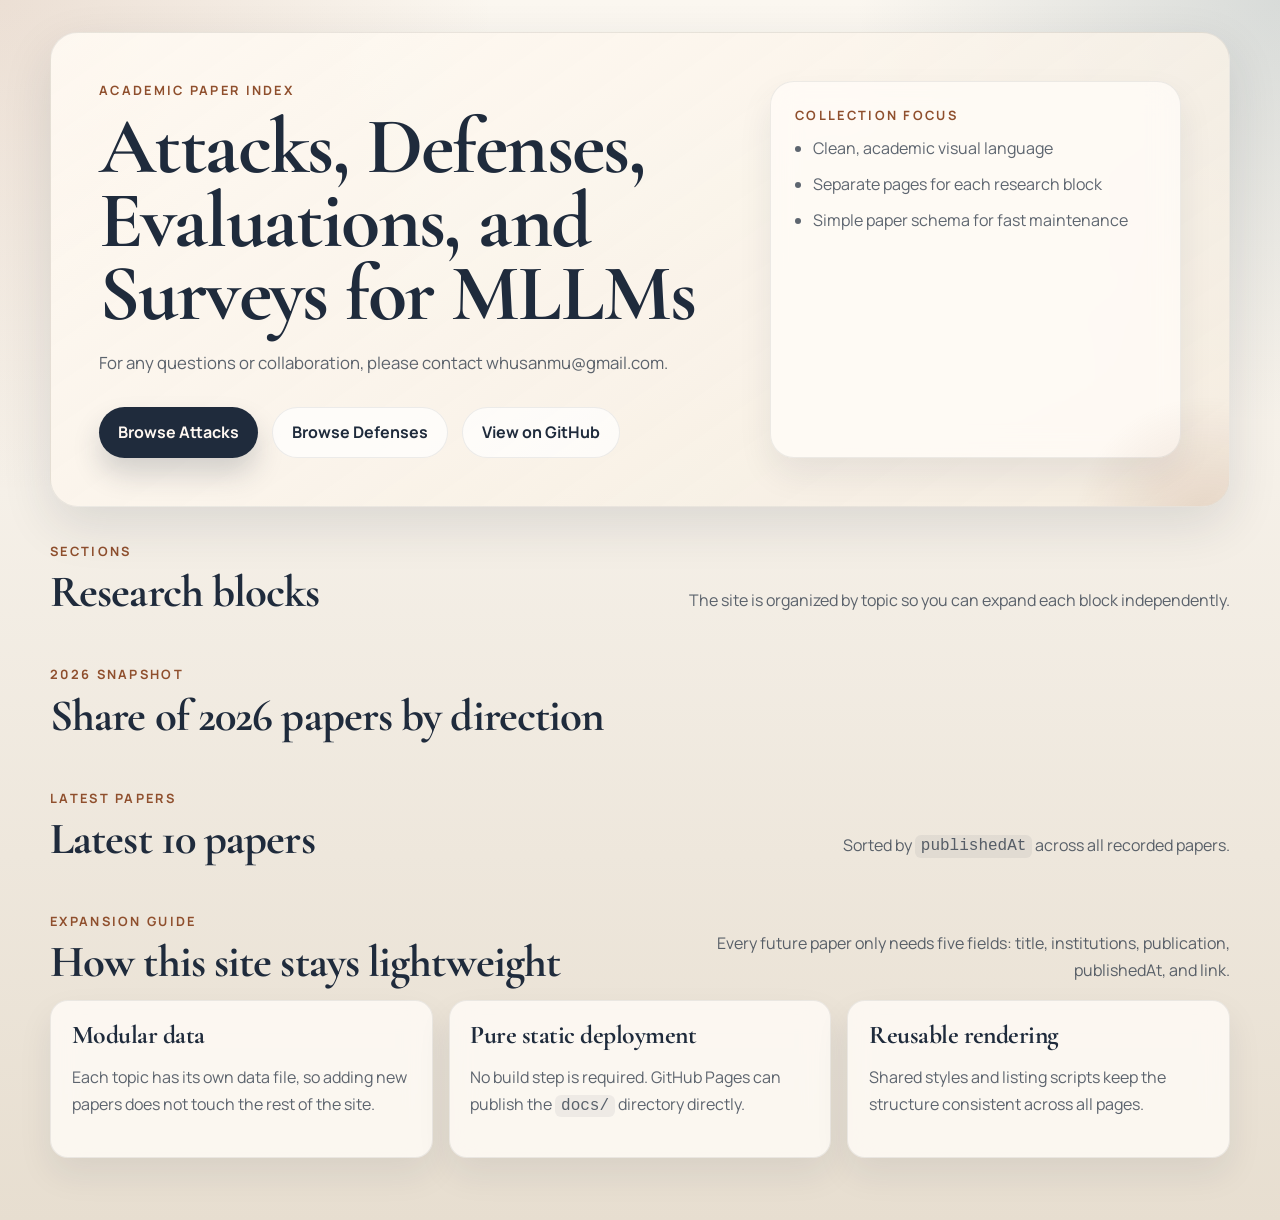
==== docs/index.html @ f96e83c7 "Add local site refinements and table view" ====
<!DOCTYPE html>
<html lang="en">
  <head>
    <meta charset="UTF-8" />
    <meta name="viewport" content="width=device-width, initial-scale=1.0" />
    <title>Safety Papers for Multimodal Large Language Models</title>
    <meta
      name="description"
      content="A curated academic website covering attacks, defenses, evaluations, and surveys for MLLMs."
    />
    <link rel="preconnect" href="https://fonts.googleapis.com" />
    <link rel="preconnect" href="https://fonts.gstatic.com" crossorigin />
    <link
      href="https://fonts.googleapis.com/css2?family=Cormorant+Garamond:wght@500;600;700&family=Manrope:wght@400;500;600;700&display=swap"
      rel="stylesheet"
    />
    <link rel="stylesheet" href="./assets/css/main.css" />
  </head>
  <body data-page="home">
    <header id="site-header"></header>
    <main class="page-shell">
      <section class="hero">
        <div class="hero-copy">
          <p class="eyebrow">Academic Paper Index</p>
          <h1>Attacks, Defenses, Evaluations, and Surveys for MLLMs</h1>
          <p class="lead">
            For any questions or collaboration, please contact
            <a href="mailto:whusanmu@gmail.com">whusanmu@gmail.com</a>.
          </p>
          <div class="hero-actions">
            <a class="button button-primary" href="./attacks.html">Browse Attacks</a>
            <a class="button button-secondary" href="./defenses.html">Browse Defenses</a>
            <a
              class="button button-secondary"
              href="https://github.com/Summu77/Awesome-MLLMs-Attacks-Defenses"
              target="_blank"
              rel="noreferrer"
            >
              View on GitHub
            </a>
          </div>
        </div>
        <aside class="hero-panel">
          <p class="panel-label">Collection Focus</p>
          <ul class="panel-list">
            <li>Clean, academic visual language</li>
            <li>Separate pages for each research block</li>
            <li>Simple paper schema for fast maintenance</li>
          </ul>
          <div class="stats-grid" id="hero-stats"></div>
        </aside>
      </section>

      <section class="section-block">
        <div class="section-heading">
          <div>
            <p class="eyebrow">Sections</p>
            <h2>Research blocks</h2>
          </div>
          <p class="section-note">
            The site is organized by topic so you can expand each block
            independently.
          </p>
        </div>
        <div class="section-grid" id="section-grid"></div>
      </section>

      <section class="section-block">
        <div class="section-heading">
          <div>
            <p class="eyebrow">2026 Snapshot</p>
            <h2>Share of 2026 papers by direction</h2>
          </div>
          <p class="section-note" id="year-share-note"></p>
        </div>
        <div class="section-grid" id="year-share-grid"></div>
      </section>

      <section class="section-block">
        <div class="section-heading">
          <div>
            <p class="eyebrow">Latest Papers</p>
            <h2>Latest 10 papers</h2>
          </div>
          <p class="section-note">
            Sorted by <code>publishedAt</code> across all recorded papers.
          </p>
        </div>
        <div class="paper-grid" id="featured-grid"></div>
      </section>

      <section class="section-block">
        <div class="section-heading">
          <div>
            <p class="eyebrow">Expansion Guide</p>
            <h2>How this site stays lightweight</h2>
          </div>
          <p class="section-note">
            Every future paper only needs five fields: title, institutions,
            publication, publishedAt, and link.
          </p>
        </div>
        <div class="principle-grid">
          <article class="principle-card">
            <h3>Modular data</h3>
            <p>
              Each topic has its own data file, so adding new papers does not
              touch the rest of the site.
            </p>
          </article>
          <article class="principle-card">
            <h3>Pure static deployment</h3>
            <p>
              No build step is required. GitHub Pages can publish the
              <code>docs/</code> directory directly.
            </p>
          </article>
          <article class="principle-card">
            <h3>Reusable rendering</h3>
            <p>
              Shared styles and listing scripts keep the structure consistent
              across all pages.
            </p>
          </article>
        </div>
      </section>
    </main>
    <footer id="site-footer"></footer>
    <script type="module" src="./assets/js/index.js"></script>
  </body>
</html>
---- docs/assets/css/main.css ----
:root {
  --bg: #f5f0e8;
  --bg-deep: #e7ded0;
  --paper: rgba(255, 252, 247, 0.82);
  --paper-strong: rgba(255, 250, 243, 0.94);
  --line: rgba(31, 43, 60, 0.12);
  --ink: #1f2b3c;
  --ink-soft: rgba(31, 43, 60, 0.72);
  --accent: #8f4f2d;
  --accent-soft: rgba(143, 79, 45, 0.12);
  --accent-2: #3a5d70;
  --shadow: 0 18px 50px rgba(31, 43, 60, 0.12);
  --radius-lg: 28px;
  --radius-md: 18px;
  --radius-sm: 12px;
  --max-width: 1180px;
}

* {
  box-sizing: border-box;
}

html {
  scroll-behavior: smooth;
}

body {
  margin: 0;
  color: var(--ink);
  font-family: "Manrope", sans-serif;
  background:
    radial-gradient(circle at top left, rgba(143, 79, 45, 0.14), transparent 28%),
    radial-gradient(circle at top right, rgba(58, 93, 112, 0.18), transparent 24%),
    linear-gradient(180deg, #fbf7f0 0%, var(--bg) 40%, var(--bg-deep) 100%);
  min-height: 100vh;
}

a {
  color: inherit;
  text-decoration: none;
}

code {
  font-family: ui-monospace, SFMono-Regular, Menlo, Consolas, monospace;
  background: rgba(31, 43, 60, 0.06);
  padding: 0.15rem 0.35rem;
  border-radius: 6px;
}

#site-header,
#site-footer,
.page-shell {
  width: min(calc(100% - 2rem), var(--max-width));
  margin: 0 auto;
}

.site-header {
  display: flex;
  align-items: center;
  justify-content: space-between;
  gap: 1rem;
  padding: 1.25rem 0 0.8rem;
}

.brand {
  display: inline-flex;
  flex-direction: column;
  gap: 0.18rem;
}

.brand-mark {
  font-size: 0.78rem;
  letter-spacing: 0.16em;
  text-transform: uppercase;
  color: var(--accent);
  font-weight: 700;
}

.brand-name {
  font-family: "Cormorant Garamond", serif;
  font-size: clamp(0.9rem, 1.25vw, 1.15rem);
  line-height: 1;
  max-width: none;
  white-space: nowrap;
}

.site-nav {
  display: flex;
  align-items: center;
  gap: 0.4rem;
  flex-wrap: wrap;
  justify-content: flex-end;
}

.nav-link {
  padding: 0.8rem 1rem;
  border-radius: 999px;
  color: var(--ink-soft);
  transition: 180ms ease;
}

.nav-link:hover,
.nav-link.active {
  background: rgba(255, 255, 255, 0.72);
  color: var(--ink);
  box-shadow: 0 10px 24px rgba(31, 43, 60, 0.08);
}

.page-shell {
  padding: 2rem 0 4rem;
}

.hero,
.page-hero {
  position: relative;
  overflow: hidden;
  background: linear-gradient(145deg, rgba(255, 250, 243, 0.9), rgba(245, 236, 223, 0.78));
  border: 1px solid rgba(31, 43, 60, 0.08);
  border-radius: var(--radius-lg);
  box-shadow: var(--shadow);
}

.hero {
  display: grid;
  grid-template-columns: minmax(0, 1.4fr) minmax(320px, 0.9fr);
  gap: 2rem;
  padding: 3rem;
}

.page-hero {
  padding: 2.6rem 2.4rem;
}

.hero::after,
.page-hero::after {
  content: "";
  position: absolute;
  inset: auto -10% -35% auto;
  width: 280px;
  height: 280px;
  border-radius: 50%;
  background: radial-gradient(circle, rgba(143, 79, 45, 0.16), transparent 68%);
}

.eyebrow,
.panel-label {
  margin: 0 0 0.7rem;
  font-size: 0.8rem;
  letter-spacing: 0.18em;
  text-transform: uppercase;
  color: var(--accent);
  font-weight: 700;
}

h1,
h2,
h3 {
  margin: 0;
  font-family: "Cormorant Garamond", serif;
  letter-spacing: -0.02em;
}

h1 {
  font-size: clamp(3rem, 7vw, 5rem);
  line-height: 0.92;
  max-width: 10ch;
}

.hero-copy h1 {
  max-width: 16ch;
}

h2 {
  font-size: clamp(2rem, 4vw, 2.8rem);
  line-height: 0.96;
}

h3 {
  font-size: 1.6rem;
  line-height: 1;
}

.lead,
.section-note,
.paper-meta,
.paper-institution,
.footer-copy,
.principle-card p,
.panel-list,
.empty-state {
  color: var(--ink-soft);
  line-height: 1.7;
}

.lead {
  max-width: 62ch;
  margin: 1.15rem 0 0;
  font-size: 1.05rem;
}

.hero-actions {
  display: flex;
  flex-wrap: wrap;
  gap: 0.85rem;
  margin-top: 1.8rem;
}

.button {
  display: inline-flex;
  align-items: center;
  justify-content: center;
  min-height: 48px;
  padding: 0.85rem 1.2rem;
  border-radius: 999px;
  font-weight: 700;
  transition: transform 180ms ease, box-shadow 180ms ease, background 180ms ease;
}

.button:hover {
  transform: translateY(-1px);
}

.button-primary {
  background: var(--ink);
  color: #fff8f1;
  box-shadow: 0 16px 28px rgba(31, 43, 60, 0.18);
}

.button-secondary {
  background: rgba(255, 255, 255, 0.7);
  border: 1px solid rgba(31, 43, 60, 0.08);
}

.hero-panel,
.principle-card,
.paper-card,
.section-card,
.filter-shell {
  background: var(--paper);
  backdrop-filter: blur(14px);
  border: 1px solid rgba(31, 43, 60, 0.08);
  box-shadow: 0 16px 34px rgba(31, 43, 60, 0.08);
}

.hero-panel {
  border-radius: 24px;
  padding: 1.5rem;
  align-self: stretch;
}

.panel-list {
  padding-left: 1.1rem;
  margin: 0 0 1.5rem;
}

.panel-list li + li {
  margin-top: 0.55rem;
}

.stats-grid,
.section-grid,
.paper-grid,
.principle-grid {
  display: grid;
  gap: 1rem;
}

.stats-grid {
  grid-template-columns: repeat(3, minmax(0, 1fr));
}

.stat-card {
  border-radius: var(--radius-md);
  padding: 0.9rem;
  background: rgba(255, 255, 255, 0.78);
  border: 1px solid rgba(31, 43, 60, 0.08);
}

.stat-value {
  display: block;
  font-size: 1.7rem;
  font-weight: 800;
  color: var(--accent-2);
}

.stat-label {
  font-size: 0.82rem;
  color: var(--ink-soft);
}

.section-block {
  margin-top: 2.2rem;
}

.section-block.compact {
  margin-top: 1.6rem;
}

.section-heading {
  display: flex;
  align-items: end;
  justify-content: space-between;
  gap: 1rem;
  margin-bottom: 1rem;
}

.section-note {
  max-width: 34rem;
  margin: 0;
  text-align: right;
}

.heading-inline {
  display: flex;
  align-items: center;
  gap: 0.9rem;
  flex-wrap: wrap;
}

.hero-inline-nav {
  display: flex;
  align-items: center;
  gap: 0.6rem;
  flex-wrap: wrap;
  margin-top: 1.4rem;
}

.section-grid {
  grid-template-columns: repeat(auto-fit, minmax(230px, 1fr));
}

.subsection-block + .subsection-block {
  margin-top: 2rem;
}

.section-card,
.paper-card,
.principle-card {
  border-radius: var(--radius-md);
  padding: 1.3rem;
}

.section-card {
  display: flex;
  flex-direction: column;
  gap: 0.9rem;
}

.section-card-top {
  display: flex;
  align-items: flex-start;
  justify-content: space-between;
  gap: 1rem;
}

.section-kicker {
  margin: 0;
  color: var(--accent);
  font-size: 0.84rem;
  font-weight: 700;
  text-transform: uppercase;
  letter-spacing: 0.14em;
}

.section-card p {
  margin: 0;
  color: var(--ink-soft);
  line-height: 1.65;
}

.section-count {
  padding: 0.35rem 0.7rem;
  border-radius: 999px;
  background: var(--accent-soft);
  color: var(--accent);
  font-size: 0.84rem;
  font-weight: 800;
}

.text-link {
  font-weight: 700;
  color: var(--accent-2);
}

.muted-link {
  font-weight: 700;
  color: rgba(31, 43, 60, 0.48);
}

.paper-grid {
  grid-template-columns: repeat(auto-fit, minmax(220px, 1fr));
}

.grouping-note {
  color: rgba(31, 43, 60, 0.58);
  font-size: 0.92rem;
}

.inline-nav {
  display: flex;
  align-items: center;
  gap: 0.6rem;
  flex-wrap: wrap;
}

.inline-nav-item {
  display: inline-flex;
  align-items: center;
  gap: 0.45rem;
}

.inline-nav-link {
  display: inline-flex;
  align-items: center;
  min-height: 34px;
  padding: 0.45rem 0.8rem;
  border-radius: 999px;
  background: rgba(255, 255, 255, 0.78);
  border: 1px solid rgba(31, 43, 60, 0.08);
  color: var(--ink);
  font-size: 0.92rem;
  font-weight: 700;
}

.inline-nav-link.disabled {
  color: rgba(31, 43, 60, 0.42);
}

.paper-bucket + .paper-bucket {
  margin-top: 1.2rem;
}

.paper-bucket-stack {
  display: block;
}

.expandable-paper-group:not(.expanded) .paper-card-collapsed {
  display: none;
}

.expandable-paper-group:not(.expanded) .paper-row-collapsed {
  display: none;
}

.expandable-paper-group:not(.expanded) .bucket-hidden-until-expand {
  display: none;
}

.paper-bucket-head {
  display: flex;
  align-items: center;
  justify-content: space-between;
  gap: 1rem;
  margin-bottom: 0.9rem;
}

.paper-bucket-head h3 {
  font-size: 1.35rem;
}

.paper-expand-actions {
  display: flex;
  justify-content: center;
  margin-top: 1rem;
}

.paper-expand-toggle {
  min-height: 40px;
  padding: 0.6rem 1rem;
  border: 1px solid rgba(31, 43, 60, 0.1);
  border-radius: 999px;
  background: rgba(255, 255, 255, 0.84);
  color: var(--ink);
  font: inherit;
  font-weight: 700;
  cursor: pointer;
}

.paper-expand-toggle:hover {
  background: rgba(255, 255, 255, 0.98);
}

.paper-card {
  display: flex;
  flex-direction: column;
  gap: 0.75rem;
  padding: 1rem;
  min-height: 230px;
  border-radius: var(--radius-md);
  background: var(--paper-strong);
  border: 1px solid rgba(31, 43, 60, 0.08);
  box-shadow: 0 16px 34px rgba(31, 43, 60, 0.08);
  overflow: hidden;
}

.paper-card-top {
  display: flex;
  align-items: flex-start;
  justify-content: space-between;
  gap: 0.75rem;
}

.paper-badge {
  display: inline-flex;
  align-items: center;
  gap: 0.35rem;
  padding: 0.28rem 0.58rem;
  border-radius: 999px;
  background: rgba(58, 93, 112, 0.12);
  color: var(--accent-2);
  font-size: 0.74rem;
  font-weight: 800;
}

.paper-publication {
  font-size: 0.72rem;
  letter-spacing: 0.12em;
  color: var(--accent);
  font-weight: 700;
}

.paper-title {
  font-size: 1.18rem;
  line-height: 1.08;
}

.paper-front-copy {
  display: flex;
  flex-direction: column;
  gap: 0.55rem;
  flex: 1;
}

.paper-institution,
.paper-meta {
  margin: 0;
  font-size: 0.9rem;
  line-height: 1.55;
}

.paper-actions {
  margin-top: auto;
  padding-top: 0.25rem;
}

.paper-link {
  display: inline-flex;
  align-items: center;
  gap: 0.5rem;
  font-weight: 700;
  color: var(--accent-2);
}

.paper-button {
  min-height: 38px;
  padding: 0.58rem 0.9rem;
  border-radius: 999px;
  background: rgba(255, 255, 255, 0.84);
  border: 1px solid rgba(31, 43, 60, 0.1);
}

.filter-shell {
  display: grid;
  grid-template-columns:
    minmax(0, 1.7fr)
    minmax(220px, 0.8fr)
    minmax(200px, 0.8fr)
    minmax(180px, 0.7fr);
  gap: 1rem;
  border-radius: var(--radius-md);
  padding: 1rem;
  margin-top: 1.4rem;
}

.filter-field {
  display: flex;
  flex-direction: column;
  gap: 0.45rem;
}

.filter-field label {
  font-size: 0.82rem;
  text-transform: uppercase;
  letter-spacing: 0.12em;
  color: var(--accent);
  font-weight: 700;
}

.filter-field input,
.filter-field select {
  width: 100%;
  height: 52px;
  min-height: 52px;
  border: 1px solid rgba(31, 43, 60, 0.1);
  border-radius: 14px;
  padding: 0.85rem 1rem;
  background: rgba(255, 255, 255, 0.72);
  color: var(--ink);
  font: inherit;
}

.paper-table-shell {
  overflow-x: auto;
  border-radius: var(--radius-md);
  background: rgba(255, 255, 255, 0.8);
  border: 1px solid rgba(31, 43, 60, 0.08);
  box-shadow: 0 16px 34px rgba(31, 43, 60, 0.06);
}

.paper-table {
  width: 100%;
  min-width: 880px;
  border-collapse: collapse;
}

.paper-table th,
.paper-table td {
  padding: 0.95rem 1rem;
  border-bottom: 1px solid rgba(31, 43, 60, 0.08);
  text-align: left;
  vertical-align: top;
}

.paper-table th {
  font-size: 0.8rem;
  text-transform: uppercase;
  letter-spacing: 0.1em;
  color: var(--accent);
  font-weight: 800;
  background: rgba(247, 243, 236, 0.92);
}

.paper-table tbody tr:last-child td {
  border-bottom: none;
}

.paper-table-title {
  min-width: 280px;
  font-weight: 700;
  color: var(--ink);
  line-height: 1.45;
}

.paper-table-type {
  width: 120px;
}

.table-badge {
  white-space: nowrap;
}

.paper-table-link {
  display: inline-flex;
  align-items: center;
  min-height: 34px;
  padding: 0.45rem 0.8rem;
  border-radius: 999px;
  background: rgba(58, 93, 112, 0.08);
  color: var(--accent-2);
  font-weight: 800;
  white-space: nowrap;
}

.principle-grid {
  grid-template-columns: repeat(auto-fit, minmax(230px, 1fr));
}

.empty-state {
  margin-top: 1rem;
  padding: 1.2rem 1.4rem;
  border-radius: var(--radius-md);
  background: rgba(255, 255, 255, 0.65);
  border: 1px dashed rgba(31, 43, 60, 0.16);
}

.year-share-card {
  border-radius: var(--radius-md);
  padding: 1.3rem;
  background: var(--paper-strong);
  border: 1px solid rgba(31, 43, 60, 0.08);
  box-shadow: 0 16px 34px rgba(31, 43, 60, 0.08);
}

.share-bar {
  width: 100%;
  height: 12px;
  border-radius: 999px;
  background: rgba(31, 43, 60, 0.08);
  overflow: hidden;
}

.share-bar-fill {
  display: block;
  height: 100%;
  border-radius: inherit;
  background: linear-gradient(90deg, var(--accent), var(--accent-2));
}

.hidden {
  display: none;
}

.site-footer {
  padding: 0 0 2.5rem;
}

.footer-card {
  border-top: 1px solid rgba(31, 43, 60, 0.1);
  padding-top: 1.2rem;
  display: flex;
  justify-content: space-between;
  gap: 1rem;
  flex-wrap: wrap;
}

.footer-copy {
  margin: 0;
}

.back-to-top {
  position: fixed;
  right: 22px;
  bottom: 22px;
  z-index: 30;
  min-height: 44px;
  padding: 0.7rem 0.95rem;
  border: 1px solid rgba(31, 43, 60, 0.12);
  border-radius: 999px;
  background: rgba(255, 251, 245, 0.92);
  color: var(--ink);
  box-shadow: 0 16px 32px rgba(31, 43, 60, 0.16);
  font: inherit;
  font-weight: 800;
  cursor: pointer;
  opacity: 0;
  pointer-events: none;
  transform: translateY(8px);
  transition: opacity 180ms ease, transform 180ms ease, background 180ms ease;
}

.back-to-top.visible {
  opacity: 1;
  pointer-events: auto;
  transform: translateY(0);
}

.back-to-top:hover {
  background: rgba(255, 255, 255, 0.98);
}

@media (max-width: 900px) {
  .hero {
    grid-template-columns: 1fr;
    padding: 2.2rem;
  }

  .section-heading,
  .footer-card {
    align-items: flex-start;
    flex-direction: column;
  }

  .section-note {
    text-align: left;
  }

  .filter-shell {
    grid-template-columns: 1fr;
  }
}

@media (max-width: 640px) {
  #site-header,
  #site-footer,
  .page-shell {
    width: min(calc(100% - 1.2rem), var(--max-width));
  }

  .site-header {
    flex-direction: column;
    align-items: flex-start;
  }

  .site-nav {
    justify-content: flex-start;
  }

  .hero,
  .page-hero {
    padding: 1.5rem;
  }

  .paper-grid,
  .section-grid,
  .principle-grid {
    grid-template-columns: 1fr;
  }
}
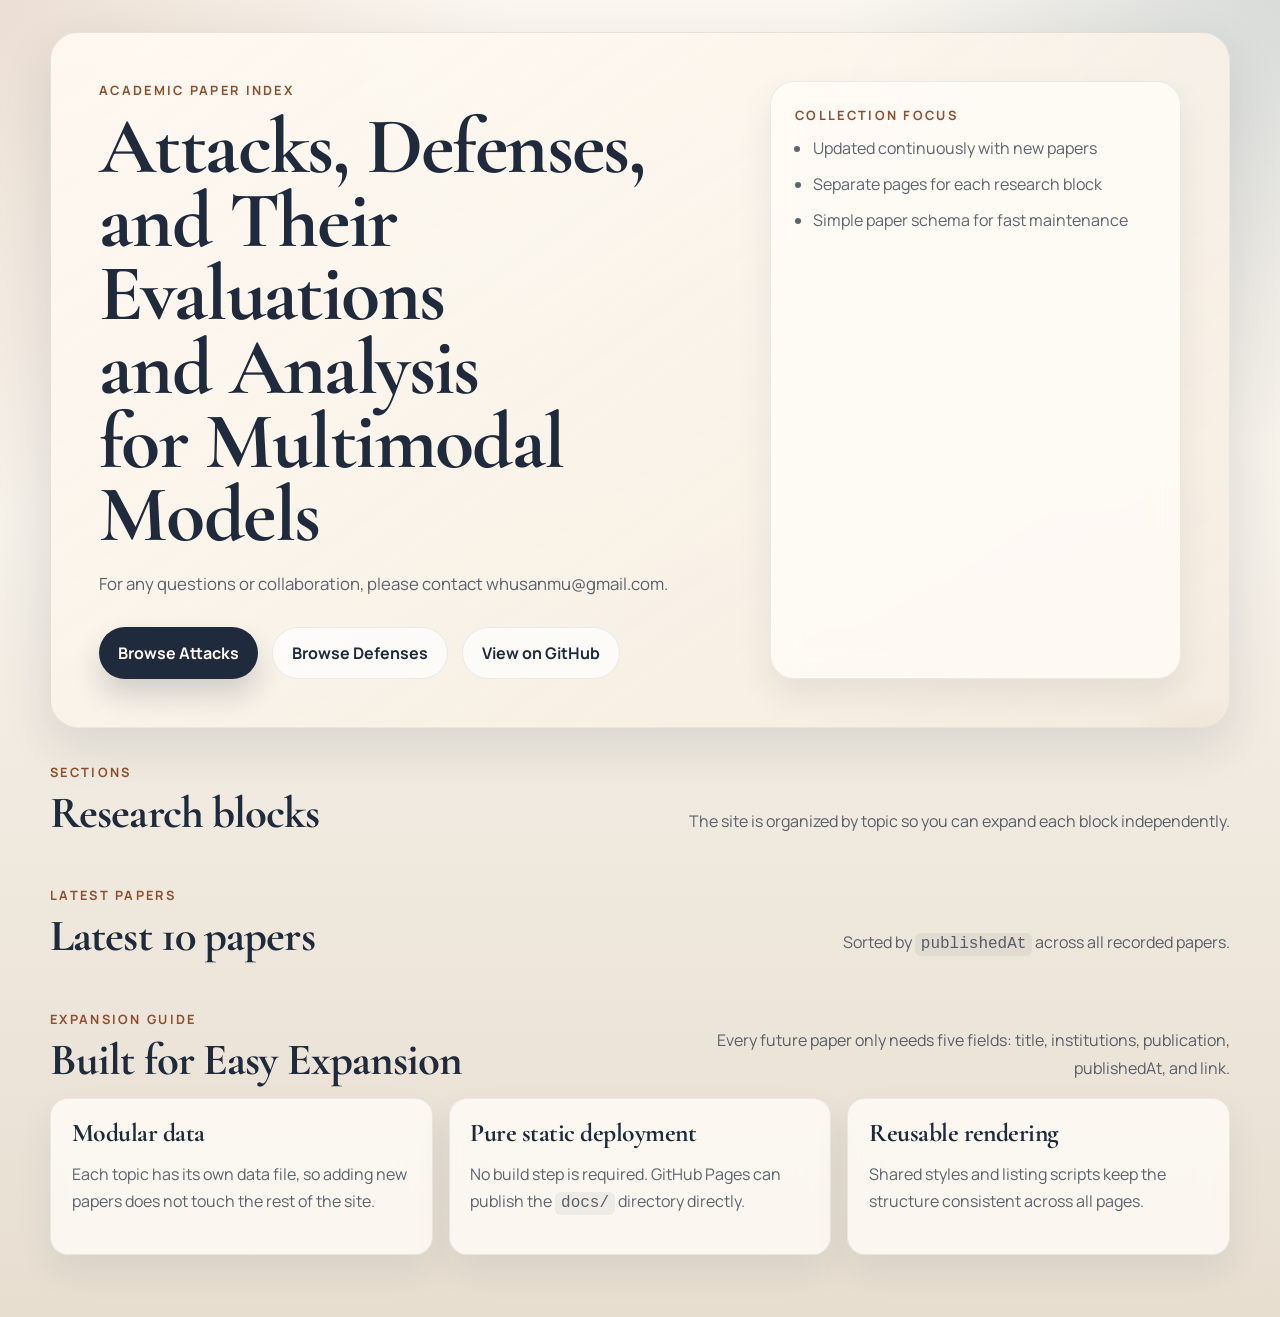
==== commit c742f581: "Update homepage copy and paper entries" ====
--- a/docs/index.html
+++ b/docs/index.html
@@ -3,10 +3,10 @@
   <head>
     <meta charset="UTF-8" />
     <meta name="viewport" content="width=device-width, initial-scale=1.0" />
-    <title>Safety Papers for Multimodal Large Language Models</title>
+    <title>Safety Papers for Multimodal Models: VLPs, VLMs, VLAs, and Agents</title>
     <meta
       name="description"
-      content="A curated academic website covering attacks, defenses, evaluations, and surveys for MLLMs."
+      content="A curated academic website covering attacks, defenses, evaluations, analysis, and surveys for multimodal models."
     />
     <link rel="preconnect" href="https://fonts.googleapis.com" />
     <link rel="preconnect" href="https://fonts.gstatic.com" crossorigin />
@@ -22,7 +22,12 @@
       <section class="hero">
         <div class="hero-copy">
           <p class="eyebrow">Academic Paper Index</p>
-          <h1>Attacks, Defenses, Evaluations, and Surveys for MLLMs</h1>
+          <h1>
+            Attacks, Defenses,<br />
+            <span class="hero-nowrap">and Their Evaluations</span><br />
+            and Analysis<br />
+            <span class="hero-nowrap">for Multimodal Models</span>
+          </h1>
           <p class="lead">
             For any questions or collaboration, please contact
             <a href="mailto:whusanmu@gmail.com">whusanmu@gmail.com</a>.
@@ -43,7 +48,7 @@
         <aside class="hero-panel">
           <p class="panel-label">Collection Focus</p>
           <ul class="panel-list">
-            <li>Clean, academic visual language</li>
+            <li>Updated continuously with new papers</li>
             <li>Separate pages for each research block</li>
             <li>Simple paper schema for fast maintenance</li>
           </ul>
@@ -68,17 +73,6 @@
       <section class="section-block">
         <div class="section-heading">
           <div>
-            <p class="eyebrow">2026 Snapshot</p>
-            <h2>Share of 2026 papers by direction</h2>
-          </div>
-          <p class="section-note" id="year-share-note"></p>
-        </div>
-        <div class="section-grid" id="year-share-grid"></div>
-      </section>
-
-      <section class="section-block">
-        <div class="section-heading">
-          <div>
             <p class="eyebrow">Latest Papers</p>
             <h2>Latest 10 papers</h2>
           </div>
@@ -93,7 +87,7 @@
         <div class="section-heading">
           <div>
             <p class="eyebrow">Expansion Guide</p>
-            <h2>How this site stays lightweight</h2>
+            <h2>Built for Easy Expansion</h2>
           </div>
           <p class="section-note">
             Every future paper only needs five fields: title, institutions,
